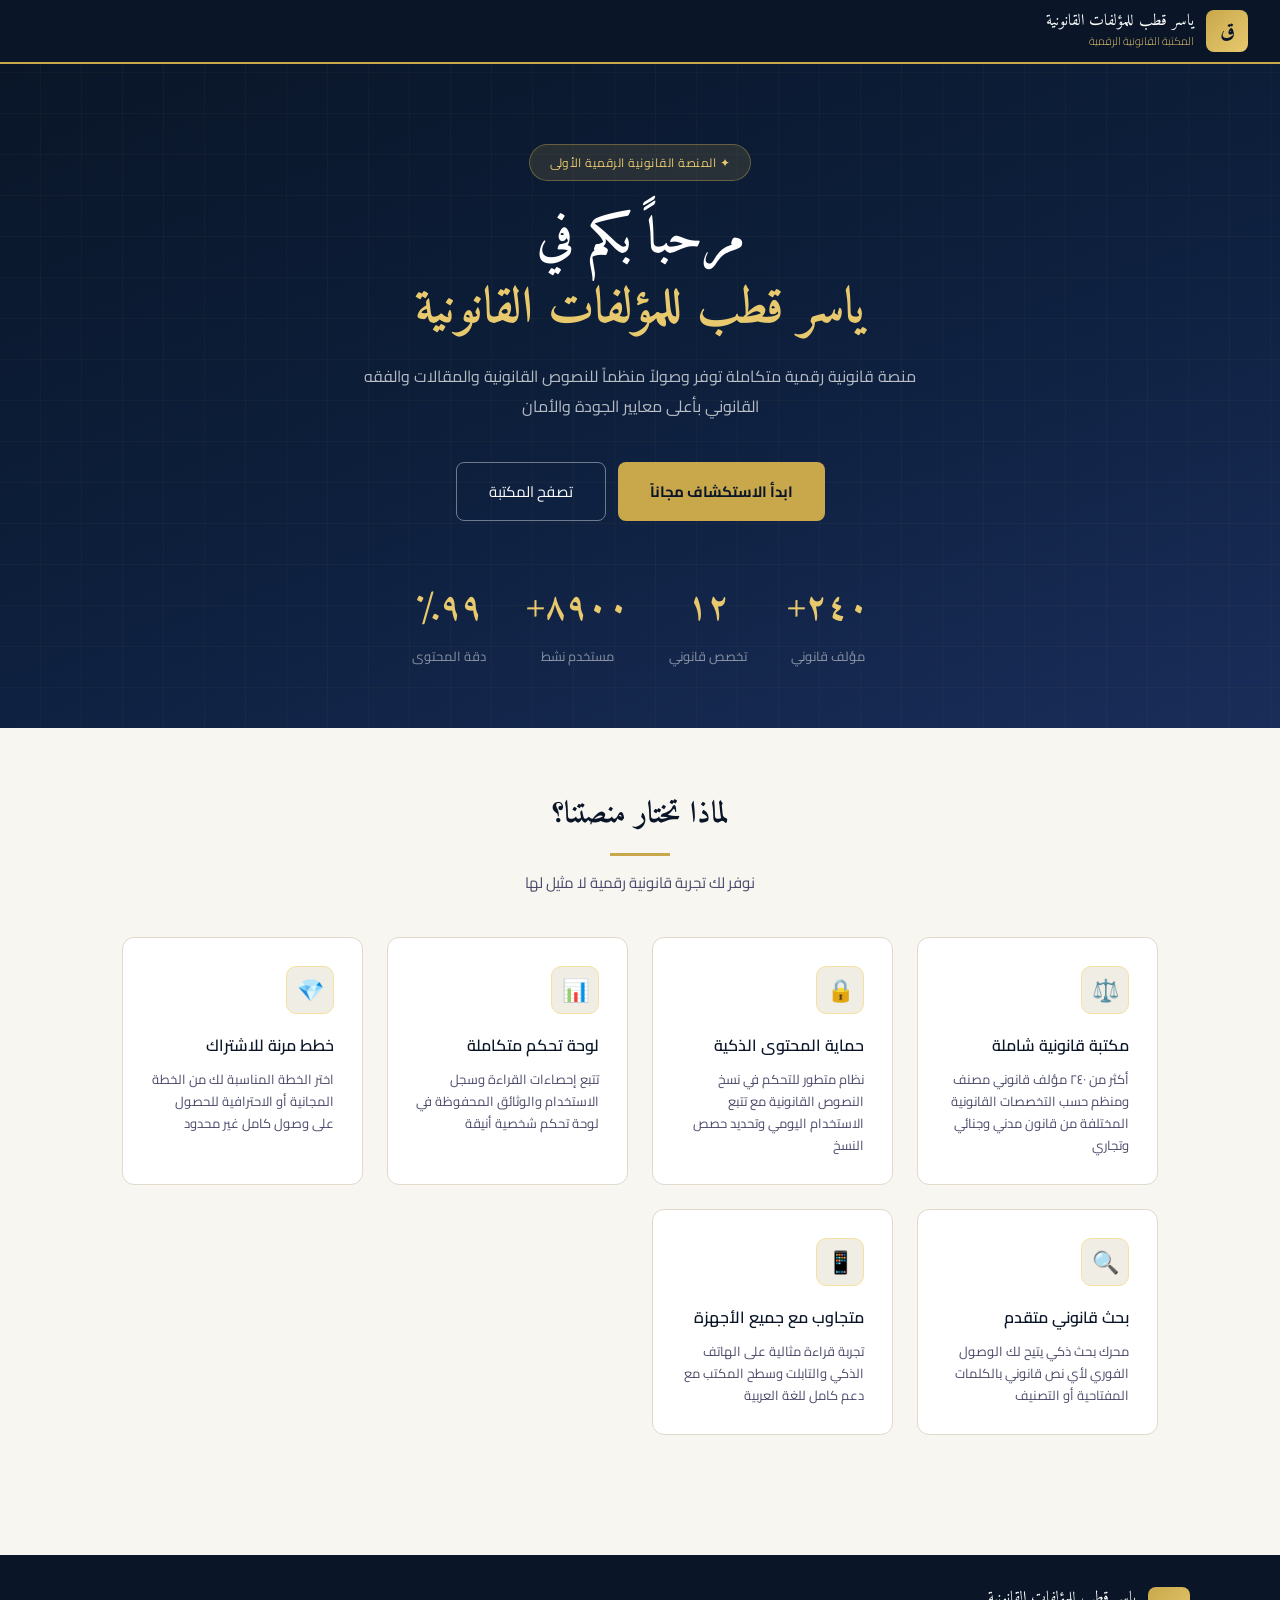
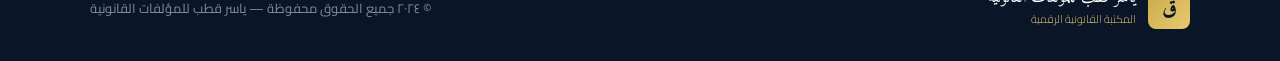
==== index.html @ 806313c0 "Add files via upload" ====
<!DOCTYPE html>
<html lang="ar" dir="rtl">
<head>
<meta charset="UTF-8">
<meta name="viewport" content="width=device-width, initial-scale=1.0">
<title>ياسر قطب للمؤلفات القانونية</title>
<link href="https://fonts.googleapis.com/css2?family=Cairo:wght@300;400;500;600;700;900&family=Amiri:wght@400;700&display=swap" rel="stylesheet">
<link rel="stylesheet" href="css/main.css">
</head>
<body>

<!-- NAV -->
<nav class="topnav">
  <div class="logo" onclick="window.location='index.html'">
    <div class="logo-icon">ق</div>
    <div>
      <div class="logo-text">ياسر قطب للمؤلفات القانونية</div>
      <div class="logo-sub">المكتبة القانونية الرقمية</div>
    </div>
  </div>
  <div class="nav-btns" id="navBtns"></div>
</nav>

<!-- HERO -->
<section class="hero">
  <div class="hero-badge">✦ المنصة القانونية الرقمية الأولى</div>
  <h1>مرحباً بكم في<br><span>ياسر قطب للمؤلفات القانونية</span></h1>
  <p>منصة قانونية رقمية متكاملة توفر وصولاً منظماً للنصوص القانونية والمقالات والفقه القانوني بأعلى معايير الجودة والأمان</p>
  <div class="hero-btns">
    <button class="btn-primary" onclick="window.location='pages/auth.html'">ابدأ الاستكشاف مجاناً</button>
    <button class="btn-outline" onclick="window.location='pages/library.html'">تصفح المكتبة</button>
  </div>
  <div class="stats-row">
    <div class="stat"><div class="stat-num">٢٤٠+</div><div class="stat-label">مؤلف قانوني</div></div>
    <div class="stat"><div class="stat-num">١٢</div><div class="stat-label">تخصص قانوني</div></div>
    <div class="stat"><div class="stat-num">٨٩٠٠+</div><div class="stat-label">مستخدم نشط</div></div>
    <div class="stat"><div class="stat-num">٩٩٪</div><div class="stat-label">دقة المحتوى</div></div>
  </div>
</section>

<!-- FEATURES -->
<section class="features">
  <div class="section-title">
    <h2>لماذا تختار منصتنا؟</h2>
    <div class="gold-line"></div>
    <p>نوفر لك تجربة قانونية رقمية لا مثيل لها</p>
  </div>
  <div class="feat-grid">
    <div class="feat-card">
      <div class="feat-icon">⚖️</div>
      <h3>مكتبة قانونية شاملة</h3>
      <p>أكثر من ٢٤٠ مؤلف قانوني مصنف ومنظم حسب التخصصات القانونية المختلفة من قانون مدني وجنائي وتجاري</p>
    </div>
    <div class="feat-card">
      <div class="feat-icon">🔒</div>
      <h3>حماية المحتوى الذكية</h3>
      <p>نظام متطور للتحكم في نسخ النصوص القانونية مع تتبع الاستخدام اليومي وتحديد حصص النسخ</p>
    </div>
    <div class="feat-card">
      <div class="feat-icon">📊</div>
      <h3>لوحة تحكم متكاملة</h3>
      <p>تتبع إحصاءات القراءة وسجل الاستخدام والوثائق المحفوظة في لوحة تحكم شخصية أنيقة</p>
    </div>
    <div class="feat-card">
      <div class="feat-icon">💎</div>
      <h3>خطط مرنة للاشتراك</h3>
      <p>اختر الخطة المناسبة لك من الخطة المجانية أو الاحترافية للحصول على وصول كامل غير محدود</p>
    </div>
    <div class="feat-card">
      <div class="feat-icon">🔍</div>
      <h3>بحث قانوني متقدم</h3>
      <p>محرك بحث ذكي يتيح لك الوصول الفوري لأي نص قانوني بالكلمات المفتاحية أو التصنيف</p>
    </div>
    <div class="feat-card">
      <div class="feat-icon">📱</div>
      <h3>متجاوب مع جميع الأجهزة</h3>
      <p>تجربة قراءة مثالية على الهاتف الذكي والتابلت وسطح المكتب مع دعم كامل للغة العربية</p>
    </div>
  </div>
</section>

<!-- FOOTER -->
<footer class="footer">
  <div class="footer-inner">
    <div class="footer-logo">
      <div class="logo-icon">ق</div>
      <div>
        <div class="logo-text">ياسر قطب للمؤلفات القانونية</div>
        <div class="logo-sub">المكتبة القانونية الرقمية</div>
      </div>
    </div>
    <p class="footer-copy">© ٢٠٢٤ جميع الحقوق محفوظة — ياسر قطب للمؤلفات القانونية</p>
  </div>
</footer>

<script src="js/auth.js"></script>
<script src="js/app.js"></script>
<script>renderNav();</script>
</body>
</html>
---- css/main.css ----
/* ===================================================
   ياسر قطب للمؤلفات القانونية — Main Stylesheet
   =================================================== */

*, *::before, *::after { margin: 0; padding: 0; box-sizing: border-box; }

:root {
  --navy:    #0a1628;
  --navy2:   #0d1f3c;
  --navy3:   #122448;
  --gold:    #c9a84c;
  --gold2:   #e8c96d;
  --gold3:   #f5e0a0;
  --white:   #ffffff;
  --offwhite:#f8f6f1;
  --cream:   #f0ede4;
  --text:    #1a1a2e;
  --text2:   #4a4a6a;
  --text3:   #8888aa;
  --border:  #e0d9cc;
  --success: #1a7a4a;
  --danger:  #8b1a1a;
  --red:     #dc3545;
}

body {
  font-family: 'Cairo', sans-serif;
  background: var(--offwhite);
  color: var(--text);
  min-height: 100vh;
  direction: rtl;
}

.hidden { display: none !important; }

/* ===== TOPNAV ===== */
.topnav {
  background: var(--navy);
  color: #fff;
  padding: 0 2rem;
  display: flex;
  align-items: center;
  justify-content: space-between;
  height: 64px;
  border-bottom: 2px solid var(--gold);
  position: sticky;
  top: 0;
  z-index: 999;
}
.logo {
  display: flex;
  align-items: center;
  gap: 12px;
  cursor: pointer;
  text-decoration: none;
}
.logo-icon {
  width: 42px; height: 42px;
  background: linear-gradient(135deg, var(--gold), var(--gold2));
  border-radius: 8px;
  display: flex; align-items: center; justify-content: center;
  font-size: 22px;
  font-family: 'Amiri', serif;
  color: var(--navy);
  font-weight: 700;
  flex-shrink: 0;
}
.logo-text  { font-family: 'Amiri', serif; font-size: 16px; line-height: 1.3; color: #fff; }
.logo-sub   { font-size: 11px; color: var(--gold2); font-weight: 300; }
.nav-btns   { display: flex; gap: 8px; align-items: center; flex-wrap: wrap; }
.nav-btn {
  background: transparent;
  border: 1px solid rgba(255,255,255,.2);
  color: #fff;
  padding: 7px 16px;
  border-radius: 6px;
  cursor: pointer;
  font-family: 'Cairo', sans-serif;
  font-size: 13px;
  transition: all .2s;
  text-decoration: none;
  display: inline-block;
}
.nav-btn:hover { background: rgba(255,255,255,.1); border-color: var(--gold); }
.nav-btn.gold  { background: var(--gold); border-color: var(--gold); color: var(--navy); font-weight: 700; }
.nav-user      { font-size: 13px; color: rgba(255,255,255,.7); }

/* ===== HERO ===== */
.hero {
  background: linear-gradient(160deg, var(--navy) 0%, var(--navy2) 50%, #1a2d5a 100%);
  color: #fff;
  padding: 80px 2rem 60px;
  text-align: center;
  position: relative;
  overflow: hidden;
}
.hero::before {
  content: '';
  position: absolute; inset: 0;
  background-image:
    repeating-linear-gradient(0deg,   transparent, transparent 40px, rgba(201,168,76,.04) 40px, rgba(201,168,76,.04) 41px),
    repeating-linear-gradient(90deg,  transparent, transparent 40px, rgba(201,168,76,.04) 40px, rgba(201,168,76,.04) 41px);
  pointer-events: none;
}
.hero-badge {
  display: inline-block;
  background: rgba(201,168,76,.15);
  border: 1px solid rgba(201,168,76,.4);
  color: var(--gold2);
  padding: 6px 20px;
  border-radius: 20px;
  font-size: 12px;
  margin-bottom: 24px;
  letter-spacing: .5px;
}
.hero h1 {
  font-family: 'Amiri', serif;
  font-size: clamp(26px, 4vw, 50px);
  font-weight: 700;
  line-height: 1.4;
  margin-bottom: 16px;
}
.hero h1 span { color: var(--gold2); }
.hero p {
  font-size: 16px;
  color: rgba(255,255,255,.7);
  max-width: 600px;
  margin: 0 auto 40px;
  line-height: 1.9;
}
.hero-btns  { display: flex; gap: 12px; justify-content: center; flex-wrap: wrap; }
.btn-primary {
  background: var(--gold); color: var(--navy);
  border: none; padding: 14px 32px; border-radius: 8px;
  font-family: 'Cairo', sans-serif; font-size: 15px; font-weight: 700;
  cursor: pointer; transition: all .2s; text-decoration: none; display: inline-block;
}
.btn-primary:hover { background: var(--gold2); transform: translateY(-1px); }
.btn-outline {
  background: transparent; color: #fff;
  border: 1.5px solid rgba(255,255,255,.4);
  padding: 14px 32px; border-radius: 8px;
  font-family: 'Cairo', sans-serif; font-size: 15px;
  cursor: pointer; transition: all .2s; text-decoration: none; display: inline-block;
}
.btn-outline:hover { border-color: var(--gold); color: var(--gold); }
.stats-row   { display: flex; justify-content: center; gap: 40px; margin-top: 56px; flex-wrap: wrap; }
.stat        { text-align: center; }
.stat-num    { font-family: 'Amiri', serif; font-size: 36px; color: var(--gold2); font-weight: 700; }
.stat-label  { font-size: 13px; color: rgba(255,255,255,.5); margin-top: 4px; }

/* ===== FEATURES ===== */
.features      { padding: 60px 2rem; max-width: 1100px; margin: 0 auto; }
.section-title { text-align: center; margin-bottom: 40px; }
.section-title h2 { font-family: 'Amiri', serif; font-size: 30px; color: var(--navy); margin-bottom: 8px; }
.section-title p  { color: var(--text2); font-size: 15px; }
.gold-line { width: 60px; height: 3px; background: var(--gold); margin: 12px auto; }
.feat-grid { display: grid; grid-template-columns: repeat(auto-fit, minmax(240px,1fr)); gap: 24px; }
.feat-card {
  background: #fff;
  border: 1px solid var(--border);
  border-radius: 12px;
  padding: 28px;
  transition: all .3s;
  position: relative;
  overflow: hidden;
}
.feat-card::before {
  content: '';
  position: absolute; top: 0; right: 0;
  width: 4px; height: 0;
  background: var(--gold);
  transition: height .3s;
  border-radius: 0 12px 0 0;
}
.feat-card:hover::before { height: 100%; }
.feat-card:hover { box-shadow: 0 8px 32px rgba(10,22,40,.1); transform: translateY(-2px); }
.feat-icon {
  width: 48px; height: 48px;
  background: var(--cream);
  border: 1px solid var(--gold3);
  border-radius: 10px;
  display: flex; align-items: center; justify-content: center;
  font-size: 22px; margin-bottom: 16px;
}
.feat-card h3 { font-size: 16px; font-weight: 600; color: var(--navy); margin-bottom: 8px; }
.feat-card p  { font-size: 13px; color: var(--text2); line-height: 1.7; }

/* ===== AUTH ===== */
.auth-wrap {
  min-height: calc(100vh - 64px);
  display: flex; align-items: center; justify-content: center;
  background: linear-gradient(135deg, var(--cream) 0%, var(--offwhite) 100%);
  padding: 2rem;
}
.auth-card {
  background: #fff;
  border: 1px solid var(--border);
  border-radius: 16px;
  padding: 48px;
  width: 100%; max-width: 440px;
  box-shadow: 0 8px 40px rgba(10,22,40,.08);
}
.auth-logo       { text-align: center; margin-bottom: 32px; }
.auth-logo h2    { font-family: 'Amiri', serif; font-size: 22px; color: var(--navy); }
.auth-logo p     { font-size: 13px; color: var(--text3); margin-top: 4px; }
.tabs            { display: flex; background: var(--cream); border-radius: 8px; padding: 4px; margin-bottom: 28px; }
.tab             { flex: 1; padding: 10px; text-align: center; border-radius: 6px; cursor: pointer; font-size: 14px; color: var(--text2); transition: all .2s; font-family: 'Cairo', sans-serif; }
.tab.active      { background: #fff; color: var(--navy); font-weight: 600; box-shadow: 0 1px 4px rgba(0,0,0,.1); }

/* ===== FORM ===== */
.form-group         { margin-bottom: 18px; }
.form-group label   { display: block; font-size: 13px; font-weight: 500; color: var(--navy); margin-bottom: 6px; }
.form-group input,
.form-group select,
.form-group textarea {
  width: 100%; padding: 11px 14px;
  border: 1.5px solid var(--border);
  border-radius: 8px;
  font-family: 'Cairo', sans-serif;
  font-size: 14px; color: var(--text);
  outline: none; transition: border .2s; background: #fff;
}
.form-group input:focus,
.form-group select:focus,
.form-group textarea:focus { border-color: var(--gold); }
.form-group textarea       { font-family: 'Amiri', serif; font-size: 15px; resize: vertical; line-height: 1.8; }
.form-row                  { display: grid; grid-template-columns: 1fr 1fr; gap: 12px; }
.btn-block {
  width: 100%; padding: 13px;
  background: var(--navy); color: #fff;
  border: none; border-radius: 8px;
  font-family: 'Cairo', sans-serif; font-size: 15px; font-weight: 600;
  cursor: pointer; transition: all .2s; margin-top: 8px;
}
.btn-block:hover { background: var(--navy2); }
.hint-text { text-align: center; margin-top: 12px; font-size: 12px; color: var(--text3); }

/* ===== ALERTS ===== */
.alert          { padding: 12px 16px; border-radius: 8px; font-size: 13px; margin-bottom: 16px; display: none; }
.alert-success  { background: #d4edda; color: #155724; border: 1px solid #c3e6cb; }
.alert-danger   { background: #f8d7da; color: #721c24; border: 1px solid #f5c6cb; }

/* ===== BADGES ===== */
.badge         { display: inline-block; padding: 3px 12px; border-radius: 20px; font-size: 11px; font-weight: 600; }
.badge-free    { background: #fef3c7; color: #92400e; }
.badge-premium { background: #d4edda; color: #155724; }
.badge-admin   { background: #cce5ff; color: #004085; }
.doc-cat {
  font-size: 11px; font-weight: 600; color: var(--gold);
  background: rgba(201,168,76,.1);
  border: 1px solid rgba(201,168,76,.3);
  padding: 3px 10px; border-radius: 20px; display: inline-block;
}

/* ===== BUTTONS ===== */
.btn-gold   { background: var(--gold); color: var(--navy); border: none; padding: 10px 22px; border-radius: 8px; font-family: 'Cairo', sans-serif; font-size: 14px; font-weight: 700; cursor: pointer; transition: all .2s; }
.btn-gold:hover   { background: var(--gold2); }
.btn-danger { background: transparent; color: var(--danger); border: 1px solid var(--danger); padding: 6px 14px; border-radius: 6px; font-family: 'Cairo', sans-serif; font-size: 12px; cursor: pointer; transition: all .2s; }
.btn-danger:hover { background: var(--danger); color: #fff; }
.btn-edit   { background: transparent; color: #0066cc; border: 1px solid #0066cc; padding: 6px 14px; border-radius: 6px; font-family: 'Cairo', sans-serif; font-size: 12px; cursor: pointer; transition: all .2s; }
.btn-edit:hover   { background: #0066cc; color: #fff; }
.back-btn {
  background: none; border: 1px solid var(--border); color: var(--text2);
  padding: 8px 16px; border-radius: 6px; cursor: pointer;
  font-family: 'Cairo', sans-serif; font-size: 13px; margin-bottom: 20px;
  display: inline-flex; align-items: center; gap: 6px; transition: all .2s;
  text-decoration: none;
}
.back-btn:hover { border-color: var(--gold); color: var(--gold); }

/* ===== DASHBOARD ===== */
.dash-wrap    { display: flex; min-height: calc(100vh - 64px); }
.sidebar {
  width: 250px; background: var(--navy); color: #fff;
  padding: 24px 0; flex-shrink: 0;
  display: flex; flex-direction: column;
}
.sidebar-user { padding: 0 20px 20px; border-bottom: 1px solid rgba(255,255,255,.1); margin-bottom: 16px; }
.user-avatar  { width: 36px; height: 36px; background: var(--gold); color: var(--navy); border-radius: 50%; display: flex; align-items: center; justify-content: center; font-size: 14px; font-weight: 700; flex-shrink: 0; }
.sidebar-title { font-size: 11px; color: rgba(255,255,255,.35); padding: 8px 20px; text-transform: uppercase; letter-spacing: 1px; margin-top: 8px; }
.sidebar-item {
  display: flex; align-items: center; gap: 10px;
  padding: 12px 20px; cursor: pointer; font-size: 14px;
  transition: all .2s; border-right: 3px solid transparent;
  color: rgba(255,255,255,.65); text-decoration: none;
}
.sidebar-item:hover         { background: rgba(255,255,255,.05); color: #fff; }
.sidebar-item.active        { background: rgba(201,168,76,.15); border-right-color: var(--gold); color: var(--gold2); }
.sidebar-icon               { font-size: 16px; width: 22px; text-align: center; }
.sidebar-bottom             { margin-top: auto; padding-top: 12px; border-top: 1px solid rgba(255,255,255,.1); }
.dash-content               { flex: 1; padding: 32px; overflow: auto; background: var(--offwhite); }
.dash-header                { margin-bottom: 28px; }
.dash-header h1             { font-family: 'Amiri', serif; font-size: 26px; color: var(--navy); }
.dash-header p              { color: var(--text2); font-size: 14px; margin-top: 4px; }

/* METRICS */
.metrics { display: grid; grid-template-columns: repeat(auto-fit, minmax(160px,1fr)); gap: 16px; margin-bottom: 24px; }
.metric  { background: #fff; border: 1px solid var(--border); border-radius: 12px; padding: 20px; position: relative; overflow: hidden; }
.metric::after { content: ''; position: absolute; bottom: -10px; left: -10px; width: 70px; height: 70px; background: var(--cream); border-radius: 50%; opacity: .5; }
.metric-label { font-size: 12px; color: var(--text3); margin-bottom: 6px; }
.metric-val   { font-family: 'Amiri', serif; font-size: 28px; color: var(--navy); font-weight: 700; }
.metric-sub   { font-size: 11px; color: var(--success); margin-top: 4px; }

/* CARD */
.card      { background: #fff; border: 1px solid var(--border); border-radius: 12px; overflow: hidden; margin-bottom: 20px; }
.card-head { padding: 16px 20px; border-bottom: 1px solid var(--border); display: flex; justify-content: space-between; align-items: center; }
.card-head h3 { font-size: 15px; font-weight: 600; color: var(--navy); }
.card-body { padding: 20px; }

/* QUOTA */
.quota-card   { background: #fff; border: 1px solid var(--border); border-radius: 12px; padding: 24px; margin-bottom: 20px; }
.quota-top    { display: flex; justify-content: space-between; align-items: center; margin-bottom: 16px; }
.quota-top h3 { font-size: 15px; font-weight: 600; color: var(--navy); }
.progress-bar  { height: 10px; background: var(--cream); border-radius: 5px; overflow: hidden; margin-bottom: 8px; }
.progress-fill { height: 100%; border-radius: 5px; background: linear-gradient(90deg, var(--gold), var(--gold2)); transition: width .5s; }
.progress-fill.danger { background: linear-gradient(90deg, #dc3545, #e97070); }
.quota-nums    { display: flex; justify-content: space-between; font-size: 12px; color: var(--text3); }

/* TABLE */
table       { width: 100%; border-collapse: collapse; font-size: 13px; }
th          { padding: 11px 16px; text-align: right; font-weight: 600; color: var(--navy); background: var(--cream); font-size: 12px; border-bottom: 1px solid var(--border); }
td          { padding: 11px 16px; color: var(--text2); border-bottom: 1px solid var(--border); text-align: right; }
tr:last-child td  { border-bottom: none; }
tr:hover td       { background: var(--offwhite); }

/* ===== LIBRARY ===== */
.lib-wrap  { padding: 32px 2rem; max-width: 1200px; margin: 0 auto; }
.lib-top   { display: flex; align-items: center; justify-content: space-between; margin-bottom: 20px; flex-wrap: wrap; gap: 12px; }
.lib-top h2{ font-family: 'Amiri', serif; font-size: 26px; color: var(--navy); }
.search-bar{ display: flex; gap: 10px; flex: 1; max-width: 500px; }
.search-bar input  { flex: 1; padding: 10px 16px; border: 1.5px solid var(--border); border-radius: 8px; font-family: 'Cairo', sans-serif; font-size: 14px; outline: none; background: #fff; }
.search-bar input:focus { border-color: var(--gold); }
.search-bar select { padding: 10px 12px; border: 1.5px solid var(--border); border-radius: 8px; font-family: 'Cairo', sans-serif; font-size: 14px; outline: none; background: #fff; cursor: pointer; }
.cat-filters { display: flex; gap: 8px; flex-wrap: wrap; margin-bottom: 24px; }
.cat-btn    { padding: 7px 16px; border: 1.5px solid var(--border); background: #fff; border-radius: 20px; font-family: 'Cairo', sans-serif; font-size: 13px; cursor: pointer; transition: all .2s; color: var(--text2); }
.cat-btn:hover, .cat-btn.active { background: var(--navy); color: #fff; border-color: var(--navy); }
.docs-grid  { display: grid; grid-template-columns: repeat(auto-fill, minmax(300px,1fr)); gap: 20px; }
.doc-card   { background: #fff; border: 1px solid var(--border); border-radius: 12px; padding: 24px; cursor: pointer; transition: all .3s; text-decoration: none; display: block; color: inherit; }
.doc-card:hover { border-color: var(--gold); box-shadow: 0 4px 20px rgba(10,22,40,.1); transform: translateY(-2px); }
.doc-title  { font-family: 'Amiri', serif; font-size: 18px; color: var(--navy); margin: 8px 0; line-height: 1.4; }
.doc-excerpt{ font-size: 13px; color: var(--text2); line-height: 1.7; margin-bottom: 16px; display: -webkit-box; -webkit-line-clamp: 3; -webkit-box-orient: vertical; overflow: hidden; }
.doc-meta-r { display: flex; justify-content: space-between; align-items: center; padding-top: 12px; border-top: 1px solid var(--border); font-size: 11px; color: var(--text3); }

/* ===== DOC VIEW ===== */
.doc-view        { padding: 32px 2rem; max-width: 900px; margin: 0 auto; }
.doc-view-header { margin-bottom: 28px; padding-bottom: 20px; border-bottom: 1px solid var(--border); }
.doc-view h1     { font-family: 'Amiri', serif; font-size: 30px; color: var(--navy); line-height: 1.4; margin: 10px 0 14px; }
.reading-mode {
  background: #fff; border: 1px solid var(--border); border-radius: 12px;
  padding: 40px; font-family: 'Amiri', serif; font-size: 18px;
  line-height: 2.1; color: var(--text); white-space: pre-wrap; user-select: text;
}
.reading-mode::selection { background: rgba(201,168,76,.3); }
.quota-warning  { background: #fff3cd; border: 1px solid #ffc107; border-radius: 8px; padding: 14px 20px; font-size: 13px; color: #856404; margin-bottom: 16px; display: none; }
.quota-warning a{ color: var(--navy); font-weight: 700; }

/* ===== COPY NOTICE ===== */
.copy-notice {
  position: fixed; bottom: 24px; left: 50%;
  transform: translateX(-50%);
  background: var(--navy); color: #fff;
  padding: 12px 28px; border-radius: 8px;
  font-size: 14px; font-family: 'Cairo', sans-serif;
  display: none; z-index: 9999;
  border-right: 3px solid var(--gold);
  white-space: nowrap;
  box-shadow: 0 4px 20px rgba(0,0,0,.3);
}
.copy-notice.show { display: block; }

/* ===== SUBSCRIPTION ===== */
.sub-wrap   { padding: 60px 2rem; max-width: 1050px; margin: 0 auto; }
.plan-grid  { display: grid; grid-template-columns: repeat(auto-fit, minmax(280px,1fr)); gap: 24px; margin-top: 40px; }
.plan       { background: #fff; border: 1.5px solid var(--border); border-radius: 16px; padding: 36px; text-align: center; transition: all .3s; position: relative; }
.plan.featured { border-color: var(--gold); box-shadow: 0 8px 40px rgba(201,168,76,.2); }
.plan-tag   { position: absolute; top: -13px; left: 50%; transform: translateX(-50%); background: var(--gold); color: var(--navy); font-size: 11px; font-weight: 700; padding: 4px 18px; border-radius: 20px; white-space: nowrap; }
.plan h3    { font-family: 'Amiri', serif; font-size: 24px; color: var(--navy); margin-bottom: 8px; }
.plan-price { font-family: 'Amiri', serif; font-size: 42px; color: var(--navy); margin: 16px 0 4px; font-weight: 700; }
.plan-price span { font-size: 16px; color: var(--text2); font-family: 'Cairo', sans-serif; font-weight: 400; }
.plan-period { font-size: 13px; color: var(--text3); margin-bottom: 24px; }
.plan-features { list-style: none; text-align: right; margin-bottom: 28px; }
.plan-features li { padding: 8px 0; font-size: 14px; color: var(--text2); border-bottom: 1px solid var(--border); display: flex; align-items: center; gap: 8px; }
.plan-features li:last-child { border-bottom: none; }
.chk { color: var(--success); } .crs { color: var(--danger); }
.plan-btn { width: 100%; padding: 13px; border: 2px solid var(--navy); background: transparent; color: var(--navy); border-radius: 8px; font-family: 'Cairo', sans-serif; font-size: 15px; font-weight: 600; cursor: pointer; transition: all .2s; }
.plan-btn:hover, .plan.featured .plan-btn { background: var(--navy); color: #fff; }
.pay-card { background: #fff; border: 1px solid var(--border); border-radius: 12px; padding: 36px; max-width: 480px; margin: 40px auto 0; }
.pay-card h3 { font-family: 'Amiri', serif; font-size: 20px; color: var(--navy); margin-bottom: 20px; padding-bottom: 12px; border-bottom: 1px solid var(--border); }
.pay-secure { text-align: center; font-size: 11px; color: var(--text3); margin-top: 12px; }

/* ===== ADMIN ===== */
.admin-form-grid { display: grid; grid-template-columns: 2fr 1fr; gap: 20px; }
.online-dot { width: 8px; height: 8px; background: #28a745; border-radius: 50%; display: inline-block; margin-left: 4px; }

/* ===== FOOTER ===== */
.footer { background: var(--navy); color: rgba(255,255,255,.5); padding: 32px 2rem; margin-top: 60px; }
.footer-inner { max-width: 1100px; margin: 0 auto; display: flex; justify-content: space-between; align-items: center; flex-wrap: wrap; gap: 16px; }
.footer-logo  { display: flex; align-items: center; gap: 12px; }
.footer-copy  { font-size: 13px; }

/* ===== RESPONSIVE ===== */
@media (max-width: 768px) {
  .sidebar { display: none; }
  .admin-form-grid, .form-row { grid-template-columns: 1fr; }
  .stats-row { gap: 20px; }
  .search-bar { max-width: 100%; }
  .lib-top { flex-direction: column; align-items: flex-start; }
  .auth-card { padding: 28px; }
  .reading-mode { padding: 20px; font-size: 16px; }
  .topnav { padding: 0 1rem; }
  .nav-btn { padding: 6px 10px; font-size: 12px; }
}
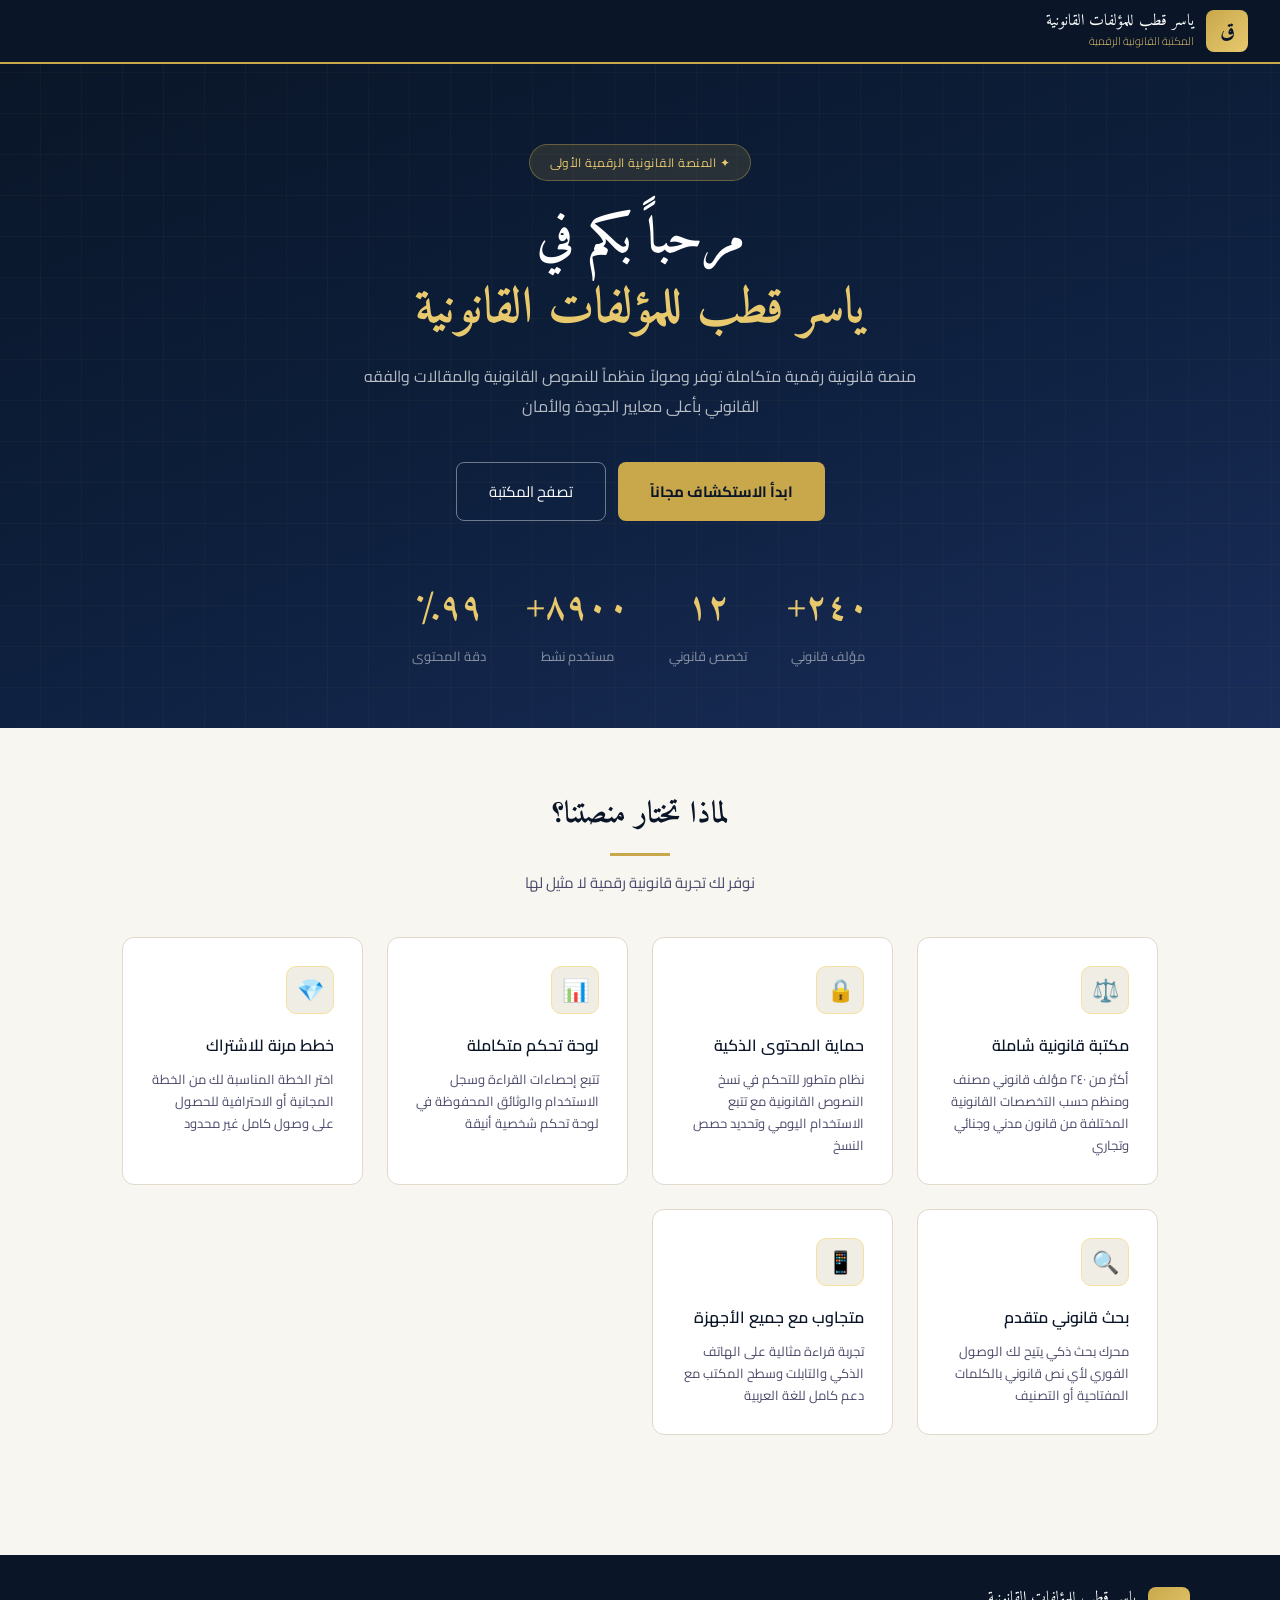
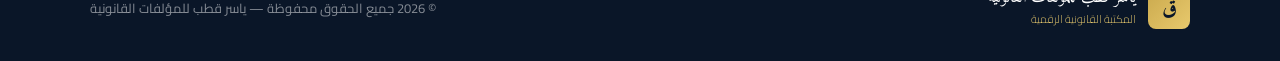
==== commit 34941c4d: "Update index.html" ====
--- a/index.html
+++ b/index.html
@@ -89,7 +89,7 @@
         <div class="logo-sub">المكتبة القانونية الرقمية</div>
       </div>
     </div>
-    <p class="footer-copy">© ٢٠٢٤ جميع الحقوق محفوظة — ياسر قطب للمؤلفات القانونية</p>
+    <p class="footer-copy">© 2026 جميع الحقوق محفوظة — ياسر قطب للمؤلفات القانونية</p>
   </div>
 </footer>
 
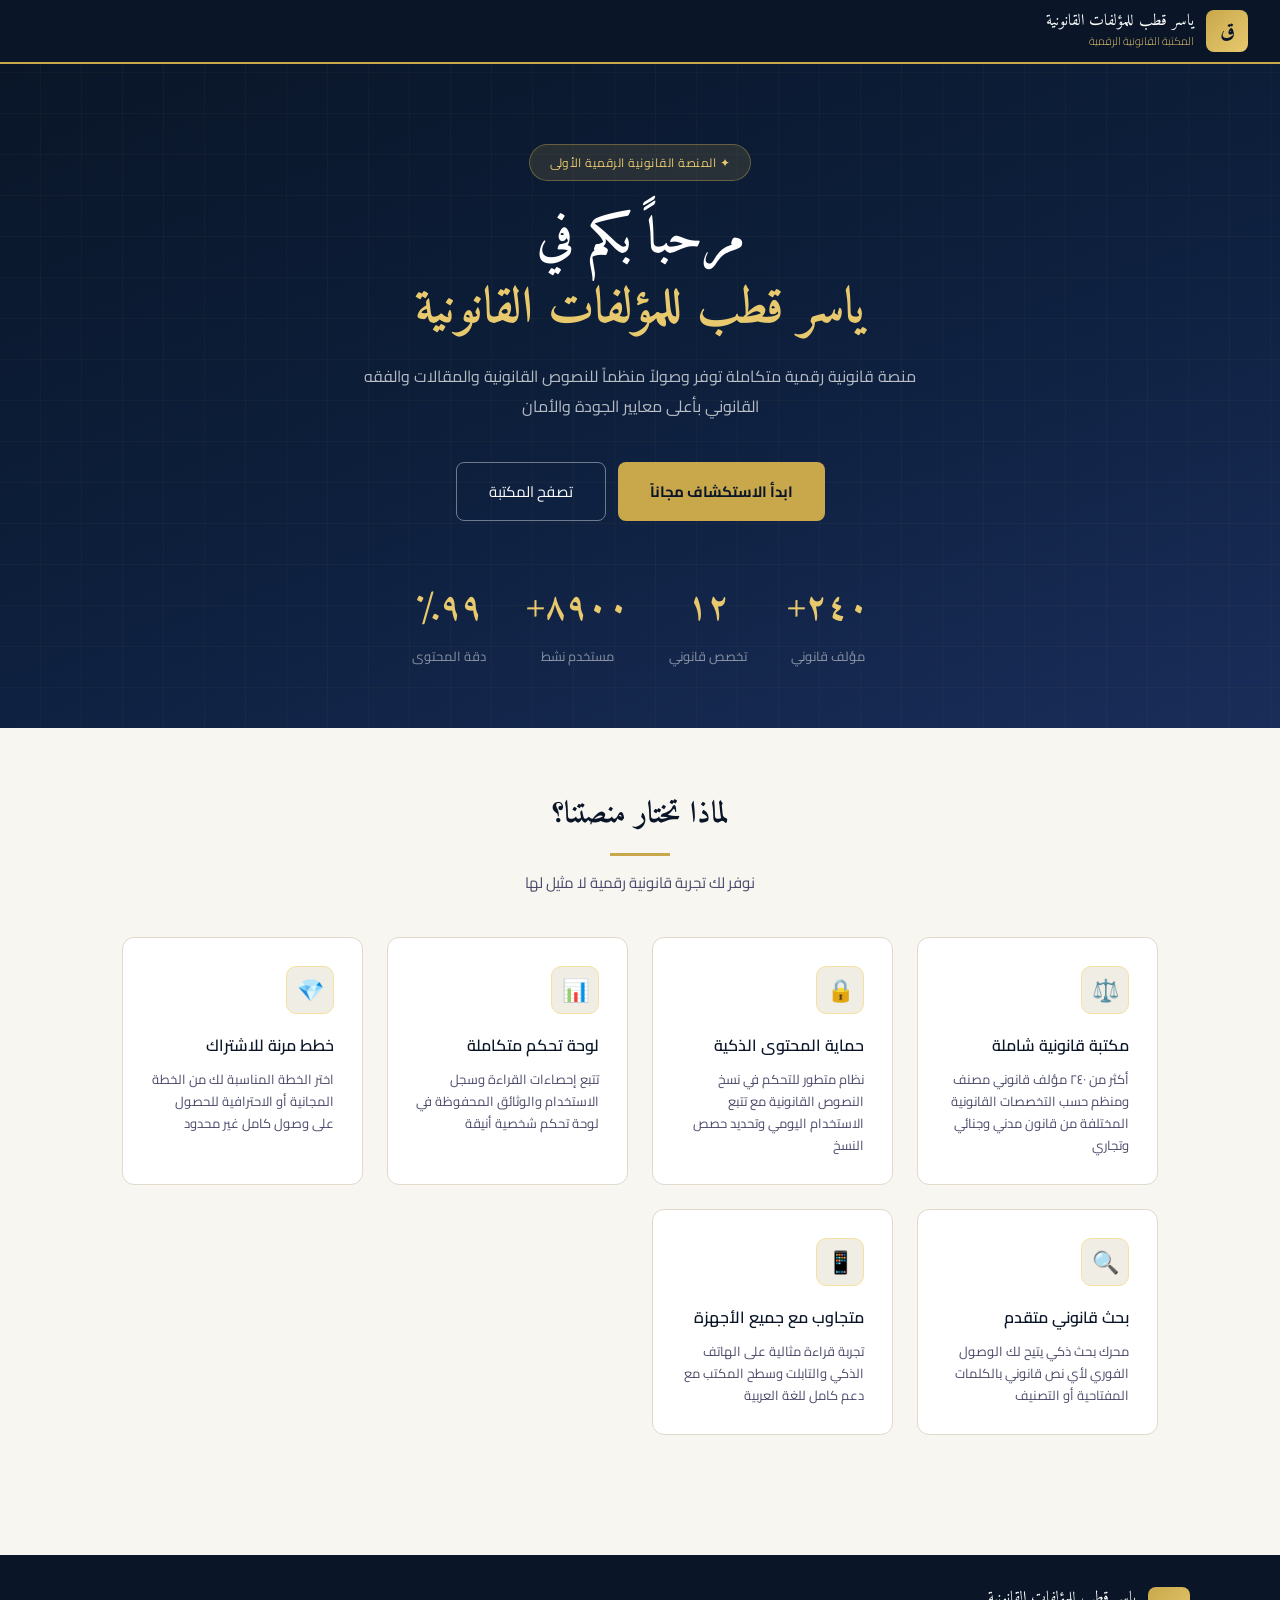
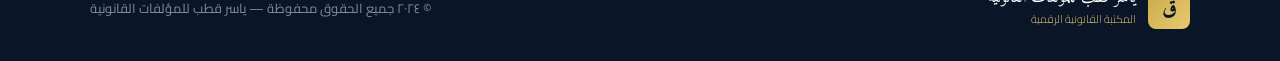
==== commit b66ed3ab: "update project" ====
--- a/index.html
+++ b/index.html
@@ -19,7 +19,11 @@
     </div>
   </div>
   <div class="nav-btns" id="navBtns"></div>
+  <button class="hamburger" id="hamburgerBtn" onclick="toggleMobileMenu()">
+    <span></span><span></span><span></span>
+  </button>
 </nav>
+<div class="mobile-menu hidden" id="mobileMenu"></div>
 
 <!-- HERO -->
 <section class="hero">
@@ -89,12 +93,12 @@
         <div class="logo-sub">المكتبة القانونية الرقمية</div>
       </div>
     </div>
-    <p class="footer-copy">© 2026 جميع الحقوق محفوظة — ياسر قطب للمؤلفات القانونية</p>
+    <p class="footer-copy">© ٢٠٢٤ جميع الحقوق محفوظة — ياسر قطب للمؤلفات القانونية</p>
   </div>
 </footer>
 
 <script src="js/auth.js"></script>
 <script src="js/app.js"></script>
-<script>renderNav();</script>
+<script>renderNav(); renderMobileMenu();</script>
 </body>
 </html>
--- a/css/main.css
+++ b/css/main.css
@@ -399,15 +399,215 @@
 .footer-logo  { display: flex; align-items: center; gap: 12px; }
 .footer-copy  { font-size: 13px; }
 
+/* ===== LIBRARY EXTRAS ===== */
+.no-results {
+  grid-column: 1 / -1;
+  text-align: center;
+  padding: 60px 20px;
+  color: var(--text3);
+  font-family: 'Amiri', serif;
+  font-size: 18px;
+}
+.doc-tabs-preview {
+  display: flex;
+  gap: 6px;
+  flex-wrap: wrap;
+  margin: 12px 0;
+}
+.preview-tab {
+  font-size: 11px;
+  background: var(--cream);
+  border: 1px solid var(--border);
+  color: var(--text2);
+  padding: 3px 10px;
+  border-radius: 20px;
+  font-family: 'Cairo', sans-serif;
+}
+
+/* ===== HAMBURGER BUTTON ===== */
+.hamburger {
+  display: none;
+  flex-direction: column;
+  justify-content: center;
+  gap: 5px;
+  background: none;
+  border: none;
+  cursor: pointer;
+  padding: 6px;
+  border-radius: 6px;
+  transition: background .2s;
+  flex-shrink: 0;
+}
+.hamburger:hover { background: rgba(255,255,255,.1); }
+.hamburger span {
+  display: block;
+  width: 22px;
+  height: 2px;
+  background: #fff;
+  border-radius: 2px;
+  transition: all .3s;
+}
+.hamburger.open span:nth-child(1) { transform: translateY(7px) rotate(45deg); }
+.hamburger.open span:nth-child(2) { opacity: 0; }
+.hamburger.open span:nth-child(3) { transform: translateY(-7px) rotate(-45deg); }
+
+/* ===== MOBILE DROPDOWN MENU ===== */
+.mobile-menu {
+  position: fixed;
+  top: 64px;
+  right: 0;
+  left: 0;
+  background: var(--navy2);
+  border-bottom: 2px solid var(--gold);
+  z-index: 998;
+  box-shadow: 0 8px 24px rgba(0,0,0,.3);
+  padding: 12px 0;
+}
+.mobile-user {
+  display: flex;
+  align-items: center;
+  gap: 10px;
+  padding: 12px 20px 16px;
+  border-bottom: 1px solid rgba(255,255,255,.1);
+  margin-bottom: 8px;
+  font-size: 14px;
+  font-weight: 600;
+  color: #fff;
+}
+.mobile-nav-item {
+  display: block;
+  padding: 13px 20px;
+  font-family: 'Cairo', sans-serif;
+  font-size: 15px;
+  color: rgba(255,255,255,.8);
+  text-decoration: none;
+  border-right: 3px solid transparent;
+  transition: all .2s;
+}
+.mobile-nav-item:hover {
+  background: rgba(255,255,255,.06);
+  color: #fff;
+  border-right-color: var(--gold);
+}
+.mobile-nav-item.gold {
+  color: var(--gold2);
+  font-weight: 700;
+  border-right-color: var(--gold);
+}
+
 /* ===== RESPONSIVE ===== */
+
+/* Tablet */
+@media (max-width: 1024px) {
+  .docs-grid       { grid-template-columns: repeat(auto-fill, minmax(260px, 1fr)); }
+  .plan-grid       { grid-template-columns: 1fr 1fr; }
+  .feat-grid       { grid-template-columns: repeat(auto-fit, minmax(200px, 1fr)); }
+  .admin-form-grid { grid-template-columns: 1fr; }
+  .sidebar         { width: 210px; }
+}
+
+/* Mobile */
 @media (max-width: 768px) {
-  .sidebar { display: none; }
-  .admin-form-grid, .form-row { grid-template-columns: 1fr; }
-  .stats-row { gap: 20px; }
-  .search-bar { max-width: 100%; }
-  .lib-top { flex-direction: column; align-items: flex-start; }
-  .auth-card { padding: 28px; }
-  .reading-mode { padding: 20px; font-size: 16px; }
-  .topnav { padding: 0 1rem; }
-  .nav-btn { padding: 6px 10px; font-size: 12px; }
-}
+
+  /* NAV — hide desktop links, show hamburger */
+  .topnav    { padding: 0 1rem; height: 56px; }
+  .nav-btns  { display: none; }
+  .hamburger { display: flex; }
+  .logo-sub  { display: none; }
+  .logo-text { font-size: 13px; }
+
+  /* HERO */
+  .hero                      { padding: 48px 1rem 36px; }
+  .hero h1                   { font-size: 24px; }
+  .hero p                    { font-size: 14px; }
+  .hero-btns                 { flex-direction: column; align-items: center; gap: 10px; }
+  .btn-primary, .btn-outline { width: 100%; max-width: 280px; padding: 12px 20px; font-size: 14px; }
+  .stats-row                 { gap: 16px; margin-top: 32px; }
+  .stat-num                  { font-size: 26px; }
+
+  /* FEATURES */
+  .features  { padding: 36px 1rem; }
+  .feat-grid { grid-template-columns: 1fr; gap: 14px; }
+  .feat-card { padding: 20px; }
+
+  /* AUTH */
+  .auth-card    { padding: 24px 18px; }
+  .auth-logo h2 { font-size: 18px; }
+
+  /* FORMS */
+  .form-row { grid-template-columns: 1fr; }
+
+  /* DASHBOARD */
+  .sidebar       { display: none; }
+  .dash-content  { padding: 20px 14px; }
+  .dash-header h1{ font-size: 20px; }
+  .metrics       { grid-template-columns: 1fr 1fr; gap: 10px; }
+  .metric        { padding: 14px; }
+  .metric-val    { font-size: 22px; }
+  .card          { overflow-x: auto; }
+  table          { min-width: 480px; }
+  .quota-card    { padding: 16px; }
+  .quota-top     { flex-direction: column; align-items: flex-start; gap: 8px; }
+
+  /* ── LIBRARY ── */
+  .lib-wrap  { padding: 16px 14px; }
+
+  .lib-top {
+    flex-direction: column;
+    align-items: stretch;
+    gap: 10px;
+    margin-bottom: 14px;
+  }
+  .lib-top h2 { font-size: 20px; }
+
+  .search-bar {
+    flex-direction: column;
+    max-width: 100%;
+    gap: 8px;
+  }
+  .search-bar input,
+  .search-bar select {
+    width: 100%;
+    font-size: 15px;
+    padding: 12px 14px;
+  }
+
+  .cat-filters {
+    gap: 6px;
+    padding-bottom: 4px;
+    overflow-x: auto;
+    flex-wrap: nowrap;
+    -webkit-overflow-scrolling: touch;
+    scrollbar-width: none;
+  }
+  .cat-filters::-webkit-scrollbar { display: none; }
+  .cat-btn {
+    flex-shrink: 0;
+    padding: 6px 14px;
+    font-size: 12px;
+  }
+
+  .docs-grid {
+    grid-template-columns: 1fr;
+    gap: 14px;
+  }
+  .doc-card      { padding: 18px 16px; }
+  .doc-title     { font-size: 17px; }
+  .doc-excerpt   { font-size: 13px; }
+  .doc-tabs-preview { gap: 4px; }
+  .preview-tab   { font-size: 10px; padding: 2px 8px; }
+
+  /* ── DOC VIEW ── */
+  .doc-view      { padding: 16px 14px; }
+  .doc-view h1   { font-size: 22px; }
+  .reading-mode  { padding: 20px 16px; font-size: 16px; }
+  .back-btn      { font-size: 12px; padding: 7px 12px; }
+
+  /* ── SUBSCRIPTIONS ── */
+  .plan-grid     { grid-template-columns: 1fr; }
+  .sub-wrap      { padding: 36px 14px; }
+  .pay-card      { padding: 24px 16px; }
+
+  /* ── FOOTER ── */
+  .footer-inner  { flex-direction: column; text-align: center; gap: 12px; }
+}
